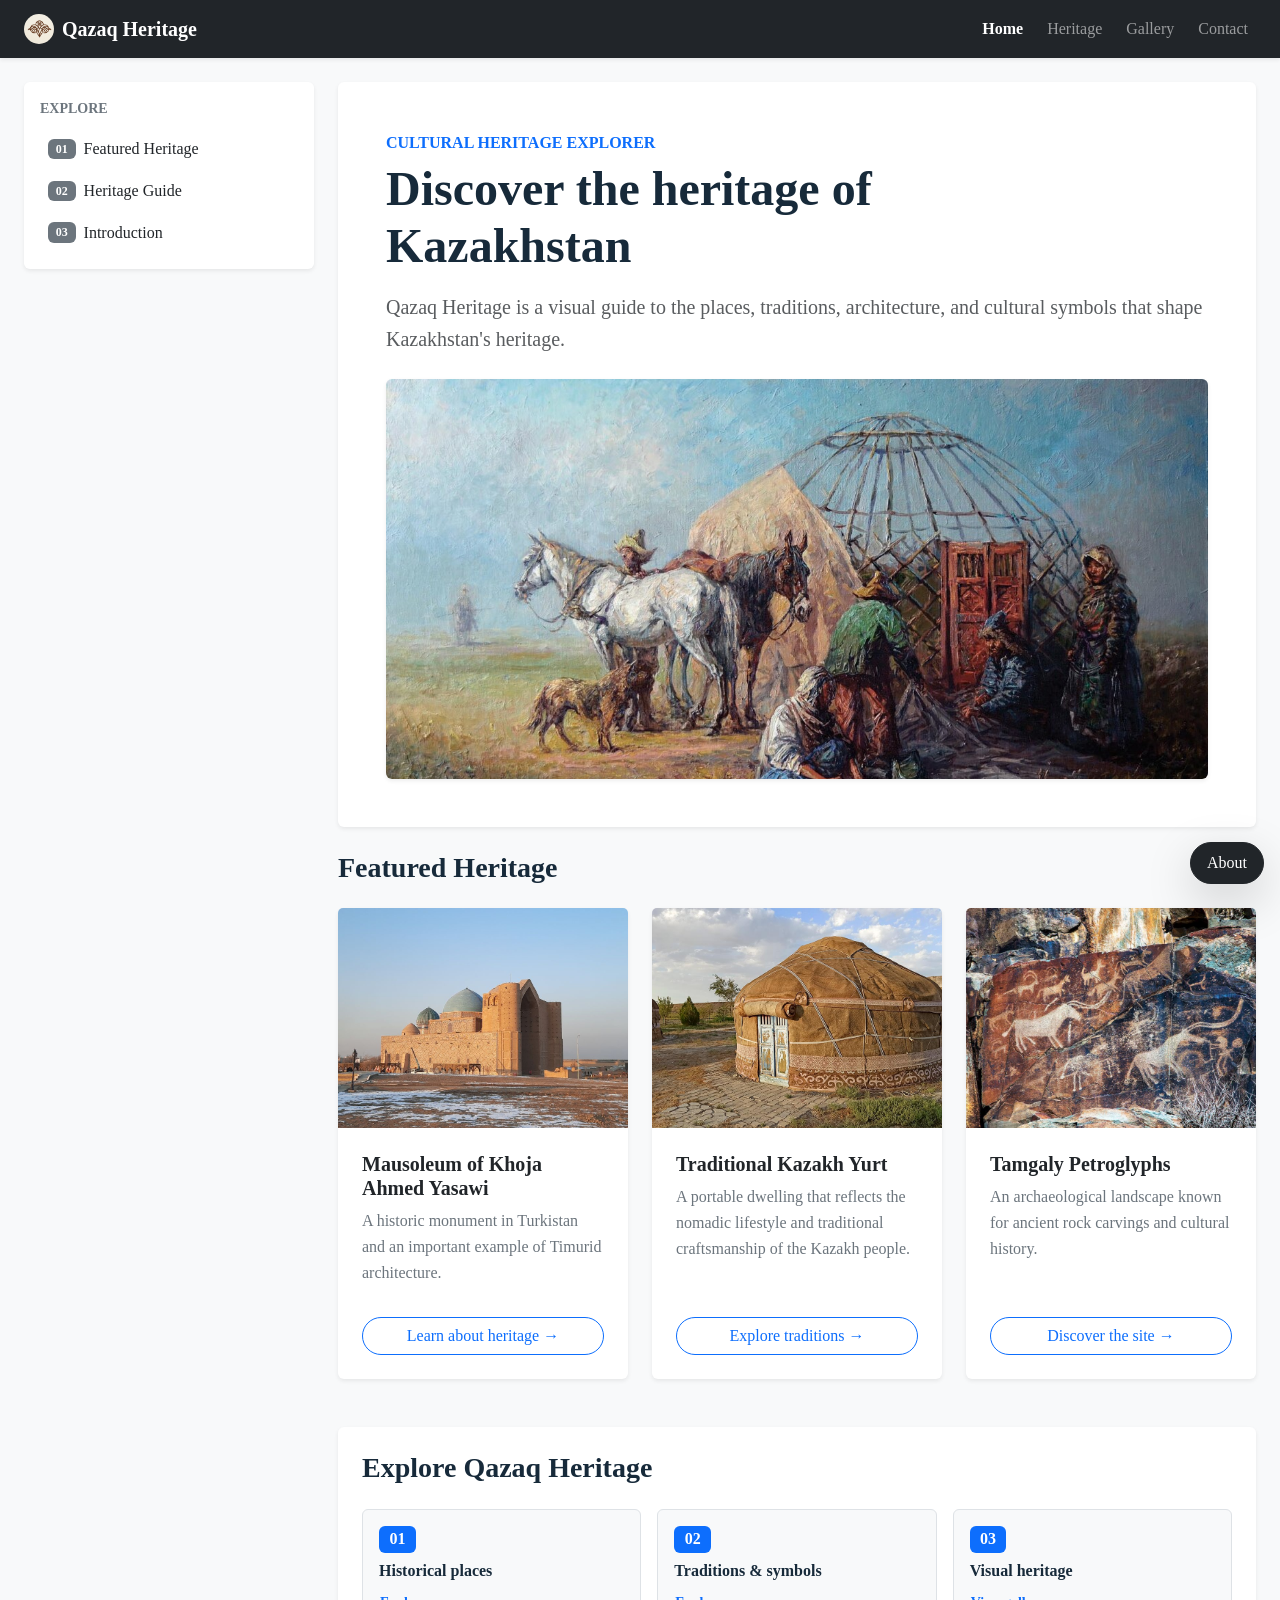
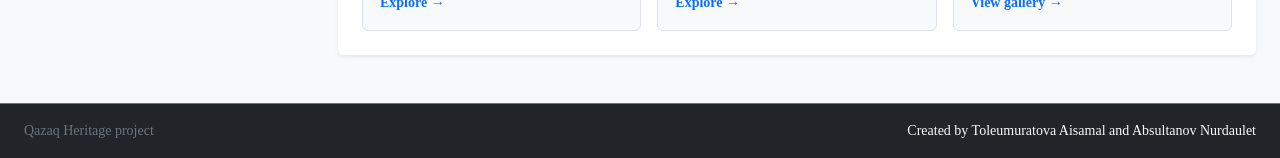
==== index.html @ be9a11bf "Assignment 3 completed with Bootstrap 5" ====
<!DOCTYPE html>
<html lang="en">
<head>
    <meta charset="UTF-8">
    <meta name="viewport" content="width=device-width, initial-scale=1.0">
    <!-- Qazaq Heritage Team Project -->
    <title>Qazaq Heritage | Cultural Heritage Explorer</title>
    
    <!-- Bootstrap 5 CSS -->
    <link href="https://cdn.jsdelivr.net/npm/bootstrap@5.3.3/dist/css/bootstrap.min.css" rel="stylesheet">
    <!-- Custom Stylesheet -->
    <link rel="stylesheet" href="css/style.css">
</head>
<body class="d-flex flex-column min-vh-100 bg-light">

    <!-- Task 5: Bootstrap Navigation Bar -->
    <header class="sticky-top">
        <nav class="navbar navbar-expand-lg navbar-dark bg-dark shadow-sm">
            <div class="container-fluid px-4">
                <a class="navbar-brand d-flex align-items-center gap-2 fw-bold" href="index.html">
                    <img src="images/hero.jpg" alt="Qazaq Heritage logo" width="30" height="30" class="rounded-circle object-fit-cover">
                    <span>Qazaq Heritage</span>
                </a>
                <button class="navbar-toggler" type="button" data-bs-toggle="collapse" data-bs-target="#mainNavbar" aria-controls="mainNavbar" aria-expanded="false" aria-label="Toggle navigation">
                    <span class="navbar-toggler-icon"></span>
                </button>
                <div class="collapse navbar-collapse" id="mainNavbar">
                    <ul class="navbar-nav ms-auto mb-2 mb-lg-0 gap-lg-2">
                        <li class="nav-item"><a class="nav-link active fw-semibold" aria-current="page" href="index.html">Home</a></li>
                        <li class="nav-item"><a class="nav-link" href="heritage.html">Heritage</a></li>
                        <li class="nav-item"><a class="nav-link" href="gallery.html">Gallery</a></li>
                        <li class="nav-item"><a class="nav-link" href="contact.html">Contact</a></li>
                    </ul>
                </div>
            </div>
        </nav>
    </header>

    <!-- Main Content Layout -->
    <div class="container-fluid flex-grow-1 my-4 px-3 px-md-4">
        <div class="row g-4">
            
            <!-- Sidebar Navigation -->
            <aside class="col-12 col-lg-3">
                <div class="p-3 bg-white rounded shadow-sm sticky-lg-top" style="top: 80px;">
                    <p class="text-uppercase text-secondary fw-bold small mb-2">EXPLORE</p>
                    <div class="list-group list-group-flush">
                        <a href="#featured-heritage" class="list-group-item list-group-item-action border-0 px-2 py-2 d-flex align-items-center gap-2">
                            <span class="badge bg-secondary">01</span> Featured Heritage
                        </a>
                        <a href="#heritage-guide" class="list-group-item list-group-item-action border-0 px-2 py-2 d-flex align-items-center gap-2">
                            <span class="badge bg-secondary">02</span> Heritage Guide
                        </a>
                        <a href="#introduction" class="list-group-item list-group-item-action border-0 px-2 py-2 d-flex align-items-center gap-2">
                            <span class="badge bg-secondary">03</span> Introduction
                        </a>
                    </div>
                </div>
            </aside>

            <!-- Main Body -->
            <main class="col-12 col-lg-9">
                
                <!-- Introduction Section -->
                <section id="introduction" class="p-4 p-md-5 bg-white rounded shadow-sm mb-4">
                    <p class="text-uppercase text-primary fw-bold mb-1">Cultural Heritage Explorer</p>
                    <h1 class="display-5 fw-bold mb-3">Discover the heritage of Kazakhstan</h1>
                    <p class="lead text-muted mb-4">Qazaq Heritage is a visual guide to the places, traditions, architecture, and cultural symbols that shape Kazakhstan's heritage.</p>
                    <img src="images/kazakh_culture.jpg" alt="Kazakh cultural traditions and heritage" class="img-fluid rounded shadow-sm w-100 object-fit-cover" style="max-height: 400px;">
                </section>

                <!-- Task 3 & Task 8: Featured Heritage Cards (Bootstrap Grid & Cards) -->
                <section id="featured-heritage" class="mb-5">
                    <h2 class="h3 fw-bold mb-4">Featured Heritage</h2>
                    <div class="row row-cols-1 row-cols-md-2 row-cols-xl-3 g-4">
                        
                        <div class="col">
                            <article class="card h-100 shadow-sm border-0">
                                <img src="images/yasawi.jpg" class="card-img-top object-fit-cover" alt="Mausoleum of Khoja Ahmed Yasawi in Turkistan" style="height: 220px;">
                                <div class="card-body d-flex flex-column p-4">
                                    <h3 class="card-title h5 fw-bold text-dark mb-2">Mausoleum of Khoja Ahmed Yasawi</h3>
                                    <p class="card-text text-secondary flex-grow-1">A historic monument in Turkistan and an important example of Timurid architecture.</p>
                                    <a href="heritage.html" class="btn btn-outline-primary rounded-pill mt-3">Learn about heritage &rarr;</a>
                                </div>
                            </article>
                        </div>

                        <div class="col">
                            <article class="card h-100 shadow-sm border-0">
                                <img src="images/yurt.jpg" class="card-img-top object-fit-cover" alt="Traditional Kazakh yurt showing nomadic craftsmanship" style="height: 220px;">
                                <div class="card-body d-flex flex-column p-4">
                                    <h3 class="card-title h5 fw-bold text-dark mb-2">Traditional Kazakh Yurt</h3>
                                    <p class="card-text text-secondary flex-grow-1">A portable dwelling that reflects the nomadic lifestyle and traditional craftsmanship of the Kazakh people.</p>
                                    <a href="heritage.html" class="btn btn-outline-primary rounded-pill mt-3">Explore traditions &rarr;</a>
                                </div>
                            </article>
                        </div>

                        <div class="col">
                            <article class="card h-100 shadow-sm border-0">
                                <img src="images/tamgaly.jpg" class="card-img-top object-fit-cover" alt="Ancient rock carvings at the Tamgaly Petroglyphs site" style="height: 220px;">
                                <div class="card-body d-flex flex-column p-4">
                                    <h3 class="card-title h5 fw-bold text-dark mb-2">Tamgaly Petroglyphs</h3>
                                    <p class="card-text text-secondary flex-grow-1">An archaeological landscape known for ancient rock carvings and cultural history.</p>
                                    <a href="heritage.html" class="btn btn-outline-primary rounded-pill mt-3">Discover the site &rarr;</a>
                                </div>
                            </article>
                        </div>

                    </div>
                </section>

                <!-- Task 4: Heritage Guide (Bootstrap Utilities) -->
                <section id="heritage-guide" class="p-4 bg-white rounded shadow-sm mb-4">
                    <h2 class="h3 fw-bold mb-4">Explore Qazaq Heritage</h2>
                    <div class="row row-cols-1 row-cols-md-3 g-3">
                        <div class="col">
                            <div class="p-3 border rounded h-100 d-flex flex-column justify-content-between bg-light">
                                <span class="badge bg-primary fs-6 align-self-start mb-2">01</span>
                                <div>
                                    <h4 class="h6 fw-bold mb-2">Historical places</h4>
                                    <a href="heritage.html" class="btn btn-sm btn-link p-0 text-decoration-none fw-semibold">Explore &rarr;</a>
                                </div>
                            </div>
                        </div>
                        <div class="col">
                            <div class="p-3 border rounded h-100 d-flex flex-column justify-content-between bg-light">
                                <span class="badge bg-primary fs-6 align-self-start mb-2">02</span>
                                <div>
                                    <h4 class="h6 fw-bold mb-2">Traditions &amp; symbols</h4>
                                    <a href="heritage.html" class="btn btn-sm btn-link p-0 text-decoration-none fw-semibold">Explore &rarr;</a>
                                </div>
                            </div>
                        </div>
                        <div class="col">
                            <div class="p-3 border rounded h-100 d-flex flex-column justify-content-between bg-light">
                                <span class="badge bg-primary fs-6 align-self-start mb-2">03</span>
                                <div>
                                    <h4 class="h6 fw-bold mb-2">Visual heritage</h4>
                                    <a href="gallery.html" class="btn btn-sm btn-link p-0 text-decoration-none fw-semibold">View gallery &rarr;</a>
                                </div>
                            </div>
                        </div>
                    </div>
                </section>

            </main>
        </div>
    </div>

    <!-- Task 10 & Submission Rule: Footer with Member Names -->
    <footer class="bg-dark text-white py-3 mt-auto border-top border-secondary">
        <div class="container-fluid px-4 d-flex flex-column flex-md-row justify-content-between align-items-center gap-2">
            <p class="mb-0 small text-secondary">Qazaq Heritage project</p>
            <p class="mb-0 small text-light">Created by Toleumuratova Aisamal and Absultanov Nurdaulet</p>
        </div>
    </footer>

    <!-- Team Information Widget -->
    <details class="team-info position-fixed bottom-0 end-0 m-3 z-3">
        <summary class="btn btn-dark shadow-lg px-3 py-2 rounded-pill">About</summary>
        <div class="team-info-popup card p-3 shadow-lg border-0 mt-2 position-absolute bottom-100 end-0 bg-white" style="width: 260px;">
            <h3 class="h6 fw-bold mb-3 text-center">About the Team</h3>
            <div class="d-flex justify-content-around">
                <div class="text-center">
                    <img class="rounded-circle object-fit-cover mb-1" src="images/aisamal.jpg" alt="Toleumuratova Aisamal" width="50" height="50">
                    <span class="d-block small fw-semibold">Aisamal</span>
                </div>
                <div class="text-center">
                    <img class="rounded-circle object-fit-cover mb-1" src="images/nurdaulet.jpg" alt="Absultanov Nurdaulet" width="50" height="50">
                    <span class="d-block small fw-semibold">Nurdaulet</span>
                </div>
            </div>
        </div>
    </details>

    <!-- Bootstrap 5 JavaScript Bundle -->
    <script src="https://cdn.jsdelivr.net/npm/bootstrap@5.3.3/dist/js/bootstrap.bundle.min.js"></script>
</body>
</html>
---- css/style.css ----
body {
    margin: 0;
    background-color: #F7F5F0;
    color: #172A3A;
    font-family: Georgia, "Times New Roman", serif;
    line-height: 1.6;
}

.page-layout {
    min-height: 100vh;
    display: grid;
    grid-template-columns: 220px 1fr;
    grid-template-rows: auto 1fr auto;
    grid-template-areas:
        "header  header"
        "sidebar main"
        "footer  footer";
}

.site-header {
    grid-area: header;
    display: flex;
    flex-direction: row;
    justify-content: space-between;
    align-items: center;
    gap: 0.55rem;
    padding: 1.4rem 5vw 1.25rem;
    background-color: #172A3A;
    color: #FFFFFF;
}

.site-footer {
    grid-area: footer;
    display: flex;
    justify-content: space-between;
    align-items: center;
    gap: 1rem;
    padding: 1.25rem 5vw;
    background-color: #172A3A;
    color: #FFFFFF;
    font-size: 0.9rem;
}

.site-footer p {
    margin: 0;
}

.logo {
    display: inline-flex;
    align-items: center;
    gap: 0.55rem;
    color: #FFFFFF;
    font-size: 1.55rem;
    font-weight: bold;
    letter-spacing: 0.03rem;
    text-decoration: none;
}

.logo-mark {
    display: block;
    width: 38px;
    height: 38px;
    object-fit: contain;
    flex-shrink: 0;
}

.main-navigation {
    display: flex;
    align-items: center;
    justify-content: center;
    gap: 1.25rem;
}

.main-navigation a {
    color: inherit;
    text-decoration: none;
    padding: 0.55rem 1rem;
    border-radius: 6px;
    font-size: 1.05rem;
    transition: background-color 0.2s ease, color 0.2s ease;
}

.main-navigation a:hover {
    background-color: rgba(255, 255, 255, 0.1);
    color: #B87952;
}

.main-navigation a.active {
    background-color: #B87952;
    color: #FFFFFF;
}

.sidebar {
    grid-area: sidebar;
    padding: 2.5rem 1rem;
    background-color: #F7F5F0;
    border-right: 1px solid #DDD8CE;
}

.sidebar-label {
    margin: 0 0 1.5rem;
    color: #172A3A;
    font-size: 0.75rem;
    font-weight: bold;
    letter-spacing: 0.16rem;
    line-height: 1.3;
}

.sidebar-index {
    display: flex;
    flex-direction: column;
    gap: 1.15rem;
    margin: 0;
    padding: 0;
    list-style: none;
}

.sidebar-index li {
    margin: 0;
}

.sidebar-index a,
.sidebar-index-static span {
    display: flex;
    flex-direction: column;
    gap: 0.15rem;
    color: #172A3A;
    font-size: 0.75rem;
    font-weight: bold;
    letter-spacing: 0.08rem;
    line-height: 1.3;
    text-decoration: none;
}

.sidebar-index a span,
.sidebar-index-static b {
    color: #6C8582;
    font-size: 0.65rem;
    letter-spacing: 0.12rem;
}

.sidebar-index a:hover,
.sidebar-index a:focus {
    color: #B87952;
}

.main-content {
    grid-area: main;
    width: min(100% - 4rem, 1120px);
    margin: 0 auto;
    padding: 4rem 2rem 5rem;
}

.main-content section {
    margin-bottom: 4rem;
}

.main-content section:last-child {
    margin-bottom: 0;
}

.eyebrow {
    margin: 0 0 0.7rem;
    color: #B87952;
    font-size: 0.75rem;
    font-weight: bold;
    letter-spacing: 0.16rem;
    text-transform: uppercase;
}

h1,
h2,
h3 {
    color: #172A3A;
    line-height: 1.2;
}

h1 {
    max-width: 700px;
    margin: 0 0 1.25rem;
    font-size: clamp(2.2rem, 5vw, 3.8rem);
    letter-spacing: 0;
}

h2 {
    margin: 0 0 0.9rem;
    font-size: 1.65rem;
}

h3 {
    font-size: 1.15rem;
}

.main-content img {
    display: block;
    width: 100%;
    max-width: 850px;
    height: 280px;
    margin-top: 2.25rem;
    object-fit: cover;
    border-radius: 8px;
}

.main-content section > p {
    max-width: 70ch;
}

.main-content ol,
.main-content ul {
    max-width: 620px;
    margin: 1.25rem 0 0;
    padding-left: 1.4rem;
}

.main-content li {
    margin-bottom: 0.55rem;
    padding-left: 0.35rem;
}

.main-content li::marker {
    color: #B87952;
    font-weight: bold;
}

#heritage-guide ol {
    display: flex;
    gap: 1rem;
    max-width: none;
    padding: 0;
    list-style: none;
}

#heritage-guide ol li {
    display: flex;
    flex: 1;
    flex-direction: column;
    gap: 1rem;
    margin: 0;
    padding: 1.25rem;
    border: 1px solid #DDD8CE;
    border-radius: 12px;
    background-color: #FFFFFF;
    transition: border-color 0.2s ease, transform 0.2s ease;
}

#heritage-guide ol li:hover {
    border-color: #B87952;
    transform: translateY(-3px);
}

.guide-number {
    color: #B87952;
    font-size: 0.75rem;
    font-weight: bold;
    letter-spacing: 0.12rem;
}

#heritage-guide ol li > span:last-child {
    color: #172A3A;
    font-weight: bold;
    line-height: 1.35;
}

#heritage-guide ol a {
    color: #B87952;
    font-size: 0.85rem;
    font-weight: normal;
    text-decoration: none;
}

#heritage-guide ol a:hover {
    color: #172A3A;
}

#traditions ul {
    display: grid;
    grid-template-columns: 1fr;
    gap: 0.75rem;
    max-width: 700px;
    padding: 0;
    list-style: none;
}

#traditions ul li {
    margin: 0;
    padding: 1rem;
    border: 1px solid #DDD8CE;
    border-radius: 8px;
    background-color: #FFFFFF;
    transition: border-color 0.2s ease, transform 0.2s ease;
}

#traditions ul li:hover {
    border-color: #6C8582;
    transform: translateY(-2px);
}

#architecture,
#cultural-symbols {
    max-width: 760px;
    padding-top: 1.5rem;
    border-top: 1px solid #DDD8CE;
}

#architecture::before,
#cultural-symbols::before {
    display: block;
    margin-bottom: 0.6rem;
    color: #B87952;
    content: "HERITAGE NOTE";
    font-size: 0.7rem;
    font-weight: bold;
    letter-spacing: 0.14rem;
}

#architecture p,
#cultural-symbols p {
    max-width: 60ch;
    margin-bottom: 0;
}

.featured-cards {
    display: flex;
    flex-direction: column;
    align-items: center;
    gap: 1.5rem;
    margin-top: 1.75rem;
}

.heritage-cards {
    display: flex;
    gap: 1.5rem;
    margin-top: 1.75rem;
}

.heritage-card {
    display: flex;
    flex: 1;
    flex-direction: column;
    min-height: 360px;
    padding: 1.5rem;
    border: 1px solid #DDD8CE;
    border-radius: 10px;
    background-color: #FFFFFF;
    box-shadow: 0 6px 18px rgba(23, 42, 58, 0.07);
    transition: transform 0.2s ease, box-shadow 0.2s ease;
}

.heritage-card:hover {
    transform: translateY(-3px);
    box-shadow: 0 9px 22px rgba(23, 42, 58, 0.12);
}

.heritage-card img {
    width: 100%;
    height: 175px;
    margin: 0 0 1rem;
    object-fit: cover;
    border-radius: 8px;
}

.heritage-card h3 {
    margin: 0 0 0.75rem;
    line-height: 1.3;
}

.heritage-card p {
    margin-top: 0;
}

.heritage-card a {
    display: inline-flex;
    align-items: center;
    justify-content: center;
    margin-top: auto;
    padding: 0.6rem 1rem;
    border-radius: 999px;
    background-color: #B87952;
    color: #FFFFFF;
    font-weight: bold;
    text-decoration: none;
    transition: background-color 0.2s ease, transform 0.2s ease, box-shadow 0.2s ease;
}

.heritage-card a:hover {
    background-color: #172A3A;
    color: #FFFFFF;
    transform: translateY(-1px);
    box-shadow: 0 6px 14px rgba(23, 42, 58, 0.12);
}

.heritage-gallery {
    display: grid;
    grid-template-columns: repeat(3, 1fr);
    justify-items: center;
    gap: 1rem;
    margin-top: 1.75rem;
}

.gallery-item {
    position: relative;
    margin: 0;
    overflow: hidden;
    border: 1px solid #DDD8CE;
    border-radius: 8px;
    background-color: #FFFFFF;
    box-shadow: 0 5px 16px rgba(23, 42, 58, 0.06);
    transition: box-shadow 0.2s ease, transform 0.2s ease;
}

.gallery-item:hover {
    transform: translateY(-3px);
    box-shadow: 0 8px 20px rgba(23, 42, 58, 0.11);
}

.gallery-item img {
    display: block;
    width: 100%;
    max-width: none;
    height: 185px;
    margin: 0;
    object-fit: cover;
    transition: transform 0.2s ease;
}

.gallery-item:hover img {
    transform: scale(1.03);
}

.gallery-item figcaption {
    position: absolute;
    right: 0;
    bottom: 0;
    left: 0;
    padding: 0.75rem 0.85rem;
    background: linear-gradient(transparent, rgba(23, 42, 58, 0.75));
    color: #FFFFFF;
    font-size: 0.95rem;
    opacity: 0;
    transform: translateY(100%);
    transition: opacity 0.25s ease, transform 0.25s ease;
}

.gallery-item:hover figcaption {
    opacity: 1;
    transform: translateY(0);
}

table {
    width: 100%;
    margin-top: 1.75rem;
    border-collapse: collapse;
    background-color: #FFFFFF;
}

th,
td {
    padding: 0.8rem;
    border: 1px solid #DDD8CE;
    text-align: left;
}

th {
    background-color: #F7F5F0;
    color: #172A3A;
}

.contact-form {
    max-width: 700px;
    margin-top: 1.75rem;
    padding: 1.5rem;
    border: 1px solid #DDD8CE;
    border-radius: 10px;
    background-color: #FFFFFF;
    box-shadow: 0 6px 18px rgba(23, 42, 58, 0.07);
}

.form-group {
    margin-bottom: 1.25rem;
}

.contact-form label {
    display: block;
    margin-bottom: 0.4rem;
    font-weight: bold;
}

.contact-form input,
.contact-form select,
.contact-form textarea {
    box-sizing: border-box;
    width: 100%;
    padding: 0.7rem;
    border: 1px solid #DDD8CE;
    border-radius: 6px;
    background-color: #FFFFFF;
    color: #172A3A;
    font: inherit;
}

.contact-form textarea {
    resize: vertical;
}

.contact-form input:focus,
.contact-form select:focus,
.contact-form textarea:focus {
    border-color: #B87952;
    outline: 2px solid #B87952;
    outline-offset: 1px;
}

.contact-form button {
    padding: 0.7rem 1.2rem;
    border: 1px solid #B87952;
    border-radius: 6px;
    background-color: #B87952;
    color: #FFFFFF;
    cursor: pointer;
    font: inherit;
}

.contact-form button:hover {
    background-color: #172A3A;
}

.team-info {
    position: fixed;
    right: 1.25rem;
    bottom: 1.25rem;
    z-index: 2;
    border: none;
}

.team-info summary {
    list-style: none;
    cursor: pointer;
}

.team-info summary::-webkit-details-marker {
    display: none;
}

.team-info-button {
    display: inline-block;
    padding: 0.45rem 0.8rem;
    border: 1px solid #DDD8CE;
    border-radius: 6px;
    background-color: #172A3A;
    color: #FFFFFF;
    cursor: pointer;
    font: inherit;
}

.team-info-button:hover,
.team-info-button:focus {
    background-color: #B87952;
}

.team-info-popup {
    position: absolute;
    right: 0;
    bottom: calc(100% + 0.5rem);
    width: min(360px, calc(100vw - 2rem));
    padding: 1rem;
    border: 1px solid #DDD8CE;
    border-radius: 10px;
    background-color: #FFFFFF;
    box-shadow: 0 8px 20px rgba(23, 42, 58, 0.12);
    opacity: 0;
    visibility: hidden;
    transition: opacity 0.2s ease, visibility 0.2s ease;
}

.team-info[open] .team-info-popup {
    opacity: 1;
    visibility: visible;
}

.team-info-popup h3 {
    margin: 0;
}

.team-photos {
    display: flex;
    gap: 1.25rem;
    justify-content: center;
    margin-top: 0.75rem;
}

.team-person {
    display: flex;
    flex-direction: column;
    align-items: center;
    gap: 0.35rem;
    font-weight: bold;
}

.team-avatar {
    width: 78px;
    height: 78px;
    border: 2px solid #DDD8CE;
    border-radius: 50%;
    object-fit: cover;
}
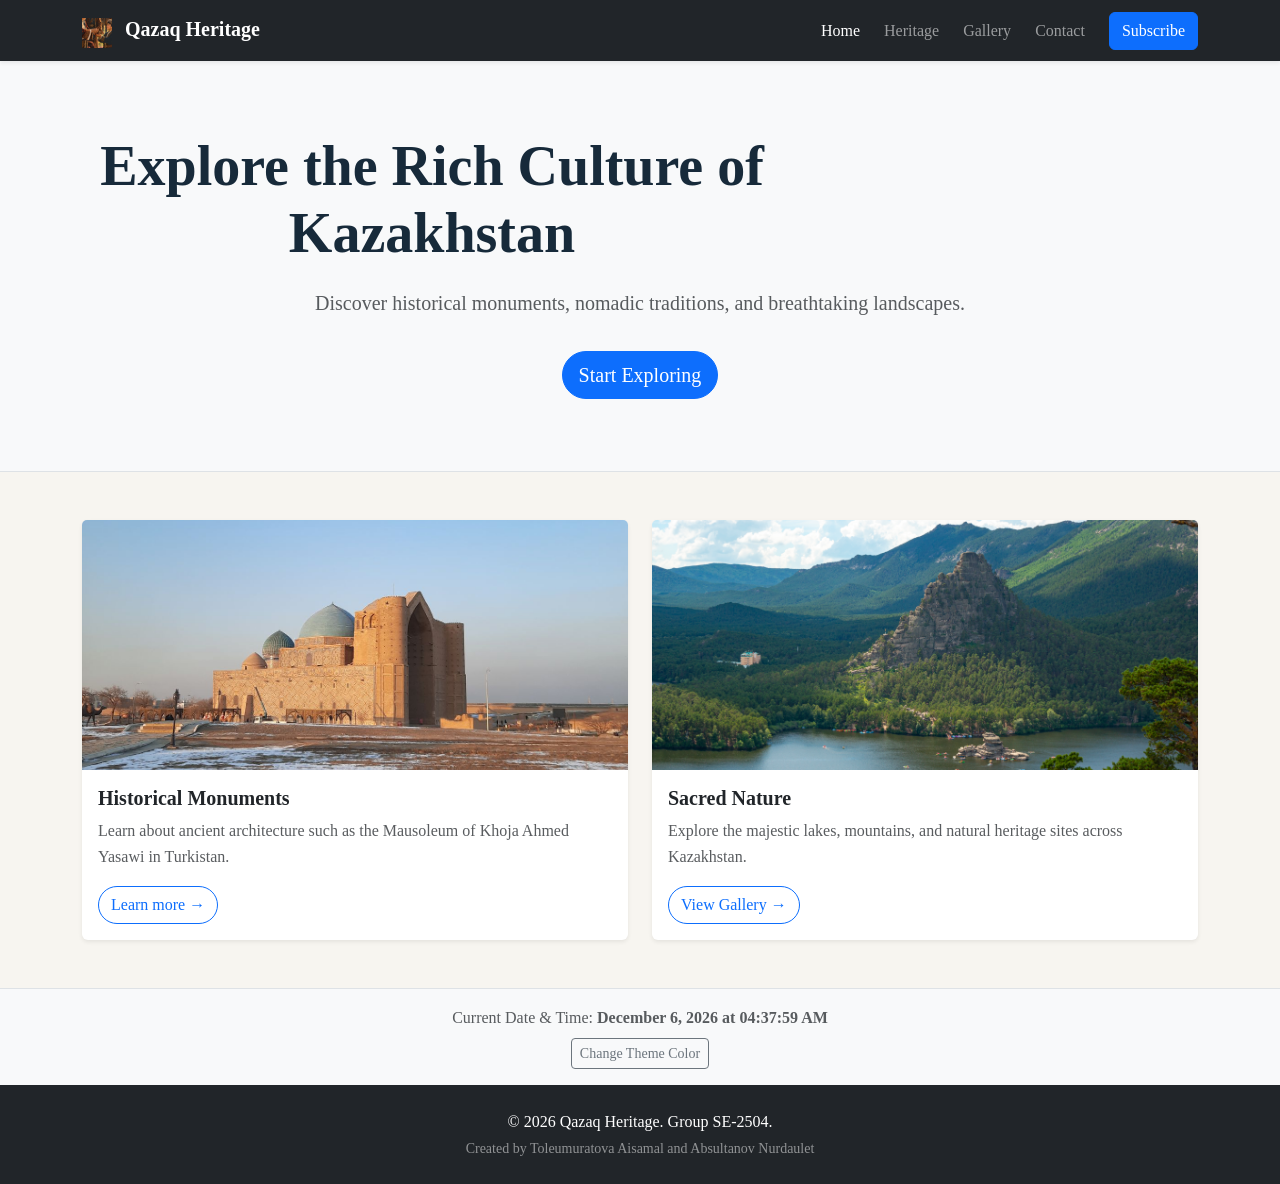
==== commit c2d5d595: "Add files via upload" ====
--- a/index.html
+++ b/index.html
@@ -1,180 +1,97 @@
-<!DOCTYPE html>
-<html lang="en">
-<head>
-    <meta charset="UTF-8">
-    <meta name="viewport" content="width=device-width, initial-scale=1.0">
-    <!-- Qazaq Heritage Team Project -->
-    <title>Qazaq Heritage | Cultural Heritage Explorer</title>
-    
-    <!-- Bootstrap 5 CSS -->
-    <link href="https://cdn.jsdelivr.net/npm/bootstrap@5.3.3/dist/css/bootstrap.min.css" rel="stylesheet">
-    <!-- Custom Stylesheet -->
-    <link rel="stylesheet" href="css/style.css">
-</head>
-<body class="d-flex flex-column min-vh-100 bg-light">
-
-    <!-- Task 5: Bootstrap Navigation Bar -->
-    <header class="sticky-top">
-        <nav class="navbar navbar-expand-lg navbar-dark bg-dark shadow-sm">
-            <div class="container-fluid px-4">
-                <a class="navbar-brand d-flex align-items-center gap-2 fw-bold" href="index.html">
-                    <img src="images/hero.jpg" alt="Qazaq Heritage logo" width="30" height="30" class="rounded-circle object-fit-cover">
-                    <span>Qazaq Heritage</span>
-                </a>
-                <button class="navbar-toggler" type="button" data-bs-toggle="collapse" data-bs-target="#mainNavbar" aria-controls="mainNavbar" aria-expanded="false" aria-label="Toggle navigation">
-                    <span class="navbar-toggler-icon"></span>
-                </button>
-                <div class="collapse navbar-collapse" id="mainNavbar">
-                    <ul class="navbar-nav ms-auto mb-2 mb-lg-0 gap-lg-2">
-                        <li class="nav-item"><a class="nav-link active fw-semibold" aria-current="page" href="index.html">Home</a></li>
-                        <li class="nav-item"><a class="nav-link" href="heritage.html">Heritage</a></li>
-                        <li class="nav-item"><a class="nav-link" href="gallery.html">Gallery</a></li>
-                        <li class="nav-item"><a class="nav-link" href="contact.html">Contact</a></li>
-                    </ul>
-                </div>
-            </div>
-        </nav>
-    </header>
-
-    <!-- Main Content Layout -->
-    <div class="container-fluid flex-grow-1 my-4 px-3 px-md-4">
-        <div class="row g-4">
-            
-            <!-- Sidebar Navigation -->
-            <aside class="col-12 col-lg-3">
-                <div class="p-3 bg-white rounded shadow-sm sticky-lg-top" style="top: 80px;">
-                    <p class="text-uppercase text-secondary fw-bold small mb-2">EXPLORE</p>
-                    <div class="list-group list-group-flush">
-                        <a href="#featured-heritage" class="list-group-item list-group-item-action border-0 px-2 py-2 d-flex align-items-center gap-2">
-                            <span class="badge bg-secondary">01</span> Featured Heritage
-                        </a>
-                        <a href="#heritage-guide" class="list-group-item list-group-item-action border-0 px-2 py-2 d-flex align-items-center gap-2">
-                            <span class="badge bg-secondary">02</span> Heritage Guide
-                        </a>
-                        <a href="#introduction" class="list-group-item list-group-item-action border-0 px-2 py-2 d-flex align-items-center gap-2">
-                            <span class="badge bg-secondary">03</span> Introduction
-                        </a>
-                    </div>
-                </div>
-            </aside>
-
-            <!-- Main Body -->
-            <main class="col-12 col-lg-9">
-                
-                <!-- Introduction Section -->
-                <section id="introduction" class="p-4 p-md-5 bg-white rounded shadow-sm mb-4">
-                    <p class="text-uppercase text-primary fw-bold mb-1">Cultural Heritage Explorer</p>
-                    <h1 class="display-5 fw-bold mb-3">Discover the heritage of Kazakhstan</h1>
-                    <p class="lead text-muted mb-4">Qazaq Heritage is a visual guide to the places, traditions, architecture, and cultural symbols that shape Kazakhstan's heritage.</p>
-                    <img src="images/kazakh_culture.jpg" alt="Kazakh cultural traditions and heritage" class="img-fluid rounded shadow-sm w-100 object-fit-cover" style="max-height: 400px;">
-                </section>
-
-                <!-- Task 3 & Task 8: Featured Heritage Cards (Bootstrap Grid & Cards) -->
-                <section id="featured-heritage" class="mb-5">
-                    <h2 class="h3 fw-bold mb-4">Featured Heritage</h2>
-                    <div class="row row-cols-1 row-cols-md-2 row-cols-xl-3 g-4">
-                        
-                        <div class="col">
-                            <article class="card h-100 shadow-sm border-0">
-                                <img src="images/yasawi.jpg" class="card-img-top object-fit-cover" alt="Mausoleum of Khoja Ahmed Yasawi in Turkistan" style="height: 220px;">
-                                <div class="card-body d-flex flex-column p-4">
-                                    <h3 class="card-title h5 fw-bold text-dark mb-2">Mausoleum of Khoja Ahmed Yasawi</h3>
-                                    <p class="card-text text-secondary flex-grow-1">A historic monument in Turkistan and an important example of Timurid architecture.</p>
-                                    <a href="heritage.html" class="btn btn-outline-primary rounded-pill mt-3">Learn about heritage &rarr;</a>
-                                </div>
-                            </article>
-                        </div>
-
-                        <div class="col">
-                            <article class="card h-100 shadow-sm border-0">
-                                <img src="images/yurt.jpg" class="card-img-top object-fit-cover" alt="Traditional Kazakh yurt showing nomadic craftsmanship" style="height: 220px;">
-                                <div class="card-body d-flex flex-column p-4">
-                                    <h3 class="card-title h5 fw-bold text-dark mb-2">Traditional Kazakh Yurt</h3>
-                                    <p class="card-text text-secondary flex-grow-1">A portable dwelling that reflects the nomadic lifestyle and traditional craftsmanship of the Kazakh people.</p>
-                                    <a href="heritage.html" class="btn btn-outline-primary rounded-pill mt-3">Explore traditions &rarr;</a>
-                                </div>
-                            </article>
-                        </div>
-
-                        <div class="col">
-                            <article class="card h-100 shadow-sm border-0">
-                                <img src="images/tamgaly.jpg" class="card-img-top object-fit-cover" alt="Ancient rock carvings at the Tamgaly Petroglyphs site" style="height: 220px;">
-                                <div class="card-body d-flex flex-column p-4">
-                                    <h3 class="card-title h5 fw-bold text-dark mb-2">Tamgaly Petroglyphs</h3>
-                                    <p class="card-text text-secondary flex-grow-1">An archaeological landscape known for ancient rock carvings and cultural history.</p>
-                                    <a href="heritage.html" class="btn btn-outline-primary rounded-pill mt-3">Discover the site &rarr;</a>
-                                </div>
-                            </article>
-                        </div>
-
-                    </div>
-                </section>
-
-                <!-- Task 4: Heritage Guide (Bootstrap Utilities) -->
-                <section id="heritage-guide" class="p-4 bg-white rounded shadow-sm mb-4">
-                    <h2 class="h3 fw-bold mb-4">Explore Qazaq Heritage</h2>
-                    <div class="row row-cols-1 row-cols-md-3 g-3">
-                        <div class="col">
-                            <div class="p-3 border rounded h-100 d-flex flex-column justify-content-between bg-light">
-                                <span class="badge bg-primary fs-6 align-self-start mb-2">01</span>
-                                <div>
-                                    <h4 class="h6 fw-bold mb-2">Historical places</h4>
-                                    <a href="heritage.html" class="btn btn-sm btn-link p-0 text-decoration-none fw-semibold">Explore &rarr;</a>
-                                </div>
-                            </div>
-                        </div>
-                        <div class="col">
-                            <div class="p-3 border rounded h-100 d-flex flex-column justify-content-between bg-light">
-                                <span class="badge bg-primary fs-6 align-self-start mb-2">02</span>
-                                <div>
-                                    <h4 class="h6 fw-bold mb-2">Traditions &amp; symbols</h4>
-                                    <a href="heritage.html" class="btn btn-sm btn-link p-0 text-decoration-none fw-semibold">Explore &rarr;</a>
-                                </div>
-                            </div>
-                        </div>
-                        <div class="col">
-                            <div class="p-3 border rounded h-100 d-flex flex-column justify-content-between bg-light">
-                                <span class="badge bg-primary fs-6 align-self-start mb-2">03</span>
-                                <div>
-                                    <h4 class="h6 fw-bold mb-2">Visual heritage</h4>
-                                    <a href="gallery.html" class="btn btn-sm btn-link p-0 text-decoration-none fw-semibold">View gallery &rarr;</a>
-                                </div>
-                            </div>
-                        </div>
-                    </div>
-                </section>
-
-            </main>
-        </div>
-    </div>
-
-    <!-- Task 10 & Submission Rule: Footer with Member Names -->
-    <footer class="bg-dark text-white py-3 mt-auto border-top border-secondary">
-        <div class="container-fluid px-4 d-flex flex-column flex-md-row justify-content-between align-items-center gap-2">
-            <p class="mb-0 small text-secondary">Qazaq Heritage project</p>
-            <p class="mb-0 small text-light">Created by Toleumuratova Aisamal and Absultanov Nurdaulet</p>
-        </div>
-    </footer>
-
-    <!-- Team Information Widget -->
-    <details class="team-info position-fixed bottom-0 end-0 m-3 z-3">
-        <summary class="btn btn-dark shadow-lg px-3 py-2 rounded-pill">About</summary>
-        <div class="team-info-popup card p-3 shadow-lg border-0 mt-2 position-absolute bottom-100 end-0 bg-white" style="width: 260px;">
-            <h3 class="h6 fw-bold mb-3 text-center">About the Team</h3>
-            <div class="d-flex justify-content-around">
-                <div class="text-center">
-                    <img class="rounded-circle object-fit-cover mb-1" src="images/aisamal.jpg" alt="Toleumuratova Aisamal" width="50" height="50">
-                    <span class="d-block small fw-semibold">Aisamal</span>
-                </div>
-                <div class="text-center">
-                    <img class="rounded-circle object-fit-cover mb-1" src="images/nurdaulet.jpg" alt="Absultanov Nurdaulet" width="50" height="50">
-                    <span class="d-block small fw-semibold">Nurdaulet</span>
-                </div>
-            </div>
-        </div>
-    </details>
-
-    <!-- Bootstrap 5 JavaScript Bundle -->
-    <script src="https://cdn.jsdelivr.net/npm/bootstrap@5.3.3/dist/js/bootstrap.bundle.min.js"></script>
-</body>
+<!DOCTYPE html>
+<html lang="en">
+<head>
+    <meta charset="UTF-8">
+    <meta name="viewport" content="width=device-width, initial-scale=1.0">
+    <title>Qazaq Heritage - Home</title>
+    <link href="https://cdn.jsdelivr.net/npm/bootstrap@5.3.3/dist/css/bootstrap.min.css" rel="stylesheet">
+    <link rel="stylesheet" href="css/style.css">
+</head>
+<body>
+
+    <!-- Navbar -->
+    <nav class="navbar navbar-expand-lg navbar-dark bg-dark shadow-sm">
+        <div class="container">
+            <a class="navbar-brand fw-bold" href="index.html">
+                <img src="images/logo.png" alt="Logo" width="30" height="30" class="d-inline-block align-text-top me-2">
+                Qazaq Heritage
+            </a>
+            <button class="navbar-toggler" type="button" data-bs-toggle="collapse" data-bs-target="#navbarNav">
+                <span class="navbar-toggler-icon"></span>
+            </button>
+            <div class="collapse navbar-collapse" id="navbarNav">
+                <ul class="navbar-nav ms-auto gap-lg-2">
+                    <li class="nav-item"><a class="nav-link active" href="index.html">Home</a></li>
+                    <li class="nav-item"><a class="nav-link" href="heritage.html">Heritage</a></li>
+                    <li class="nav-item"><a class="nav-link" href="gallery.html">Gallery</a></li>
+                    <li class="nav-item"><a class="nav-link" href="contact.html">Contact</a></li>
+                </ul>
+                <button id="openModalBtn" class="btn btn-primary ms-lg-3 mt-2 mt-lg-0">Subscribe</button>
+            </div>
+        </div>
+    </nav>
+
+    <!-- Hero Section -->
+    <header class="py-5 bg-light border-bottom text-center">
+        <div class="container my-4">
+            <h1 class="display-4 fw-bold">Explore the Rich Culture of Kazakhstan</h1>
+            <p class="lead text-muted">Discover historical monuments, nomadic traditions, and breathtaking landscapes.</p>
+            <a href="heritage.html" class="btn btn-primary btn-lg rounded-pill mt-3">Start Exploring</a>
+        </div>
+    </header>
+
+    <!-- Featured Cards -->
+    <main class="container my-5">
+        <div class="row g-4">
+            <div class="col-md-6">
+                <div class="card h-100 shadow-sm border-0">
+                    <img src="images/yasawi.jpg" class="card-img-top" alt="Mausoleum" style="height: 250px; object-fit: cover;">
+                    <div class="card-body">
+                        <h5 class="card-title fw-bold">Historical Monuments</h5>
+                        <p class="card-text text-muted">Learn about ancient architecture such as the Mausoleum of Khoja Ahmed Yasawi in Turkistan.</p>
+                        <a href="heritage.html" class="btn btn-outline-primary rounded-pill">Learn more &rarr;</a>
+                    </div>
+                </div>
+            </div>
+            <div class="col-md-6">
+                <div class="card h-100 shadow-sm border-0">
+                    <img src="images/burabay.jpg" class="card-img-top" alt="Burabay" style="height: 250px; object-fit: cover;">
+                    <div class="card-body">
+                        <h5 class="card-title fw-bold">Sacred Nature</h5>
+                        <p class="card-text text-muted">Explore the majestic lakes, mountains, and natural heritage sites across Kazakhstan.</p>
+                        <a href="gallery.html" class="btn btn-outline-primary rounded-pill">View Gallery &rarr;</a>
+                    </div>
+                </div>
+            </div>
+        </div>
+    </main>
+
+    <!-- Dynamic Date/Time & Color Switcher -->
+    <div class="text-center py-3 bg-light border-top">
+        <p class="mb-2 text-muted">Current Date & Time: <span id="dateTimeDisplay" class="fw-bold"></span></p>
+        <button id="changeBgBtn" class="btn btn-outline-secondary btn-sm">Change Theme Color</button>
+    </div>
+
+    <!-- Modal Popup -->
+    <div id="subscriptionModal" style="display: none; position: fixed; top: 0; left: 0; width: 100%; height: 100%; background: rgba(0,0,0,0.5); justify-content: center; align-items: center; z-index: 1000;">
+        <div class="bg-white p-4 rounded shadow" style="max-width: 400px; width: 100%; position: relative;">
+            <span id="closeModalBtn" style="position: absolute; right: 15px; top: 10px; cursor: pointer; font-size: 24px;">&times;</span>
+            <h4>Subscribe to Newsletter</h4>
+            <p class="text-muted">Get updates on Qazaq Heritage projects.</p>
+            <input type="email" class="form-control mb-3" placeholder="Enter your email">
+            <button class="btn btn-success w-100">Submit</button>
+        </div>
+    </div>
+
+    <!-- Footer -->
+    <footer class="py-4 bg-dark text-white text-center">
+        <div class="container">
+            <p class="mb-0">&copy; 2026 Qazaq Heritage. Group SE-2504.</p>
+            <small class="text-white-50">Created by Toleumuratova Aisamal and Absultanov Nurdaulet</small>
+        </div>
+    </footer>
+
+    <script src="https://cdn.jsdelivr.net/npm/bootstrap@5.3.3/dist/js/bootstrap.bundle.min.js"></script>
+    <script src="js/script.js"></script>
+</body>
 </html>
--- a/css/style.css
+++ b/css/style.css
@@ -1,605 +1,611 @@
-body {
-    margin: 0;
-    background-color: #F7F5F0;
-    color: #172A3A;
-    font-family: Georgia, "Times New Roman", serif;
-    line-height: 1.6;
-}
-
-.page-layout {
-    min-height: 100vh;
-    display: grid;
-    grid-template-columns: 220px 1fr;
-    grid-template-rows: auto 1fr auto;
-    grid-template-areas:
-        "header  header"
-        "sidebar main"
-        "footer  footer";
-}
-
-.site-header {
-    grid-area: header;
-    display: flex;
-    flex-direction: row;
-    justify-content: space-between;
-    align-items: center;
-    gap: 0.55rem;
-    padding: 1.4rem 5vw 1.25rem;
-    background-color: #172A3A;
-    color: #FFFFFF;
-}
-
-.site-footer {
-    grid-area: footer;
-    display: flex;
-    justify-content: space-between;
-    align-items: center;
-    gap: 1rem;
-    padding: 1.25rem 5vw;
-    background-color: #172A3A;
-    color: #FFFFFF;
-    font-size: 0.9rem;
-}
-
-.site-footer p {
-    margin: 0;
-}
-
-.logo {
-    display: inline-flex;
-    align-items: center;
-    gap: 0.55rem;
-    color: #FFFFFF;
-    font-size: 1.55rem;
-    font-weight: bold;
-    letter-spacing: 0.03rem;
-    text-decoration: none;
-}
-
-.logo-mark {
-    display: block;
-    width: 38px;
-    height: 38px;
-    object-fit: contain;
-    flex-shrink: 0;
-}
-
-.main-navigation {
-    display: flex;
-    align-items: center;
-    justify-content: center;
-    gap: 1.25rem;
-}
-
-.main-navigation a {
-    color: inherit;
-    text-decoration: none;
-    padding: 0.55rem 1rem;
-    border-radius: 6px;
-    font-size: 1.05rem;
-    transition: background-color 0.2s ease, color 0.2s ease;
-}
-
-.main-navigation a:hover {
-    background-color: rgba(255, 255, 255, 0.1);
-    color: #B87952;
-}
-
-.main-navigation a.active {
-    background-color: #B87952;
-    color: #FFFFFF;
-}
-
-.sidebar {
-    grid-area: sidebar;
-    padding: 2.5rem 1rem;
-    background-color: #F7F5F0;
-    border-right: 1px solid #DDD8CE;
-}
-
-.sidebar-label {
-    margin: 0 0 1.5rem;
-    color: #172A3A;
-    font-size: 0.75rem;
-    font-weight: bold;
-    letter-spacing: 0.16rem;
-    line-height: 1.3;
-}
-
-.sidebar-index {
-    display: flex;
-    flex-direction: column;
-    gap: 1.15rem;
-    margin: 0;
-    padding: 0;
-    list-style: none;
-}
-
-.sidebar-index li {
-    margin: 0;
-}
-
-.sidebar-index a,
-.sidebar-index-static span {
-    display: flex;
-    flex-direction: column;
-    gap: 0.15rem;
-    color: #172A3A;
-    font-size: 0.75rem;
-    font-weight: bold;
-    letter-spacing: 0.08rem;
-    line-height: 1.3;
-    text-decoration: none;
-}
-
-.sidebar-index a span,
-.sidebar-index-static b {
-    color: #6C8582;
-    font-size: 0.65rem;
-    letter-spacing: 0.12rem;
-}
-
-.sidebar-index a:hover,
-.sidebar-index a:focus {
-    color: #B87952;
-}
-
-.main-content {
-    grid-area: main;
-    width: min(100% - 4rem, 1120px);
-    margin: 0 auto;
-    padding: 4rem 2rem 5rem;
-}
-
-.main-content section {
-    margin-bottom: 4rem;
-}
-
-.main-content section:last-child {
-    margin-bottom: 0;
-}
-
-.eyebrow {
-    margin: 0 0 0.7rem;
-    color: #B87952;
-    font-size: 0.75rem;
-    font-weight: bold;
-    letter-spacing: 0.16rem;
-    text-transform: uppercase;
-}
-
-h1,
-h2,
-h3 {
-    color: #172A3A;
-    line-height: 1.2;
-}
-
-h1 {
-    max-width: 700px;
-    margin: 0 0 1.25rem;
-    font-size: clamp(2.2rem, 5vw, 3.8rem);
-    letter-spacing: 0;
-}
-
-h2 {
-    margin: 0 0 0.9rem;
-    font-size: 1.65rem;
-}
-
-h3 {
-    font-size: 1.15rem;
-}
-
-.main-content img {
-    display: block;
-    width: 100%;
-    max-width: 850px;
-    height: 280px;
-    margin-top: 2.25rem;
-    object-fit: cover;
-    border-radius: 8px;
-}
-
-.main-content section > p {
-    max-width: 70ch;
-}
-
-.main-content ol,
-.main-content ul {
-    max-width: 620px;
-    margin: 1.25rem 0 0;
-    padding-left: 1.4rem;
-}
-
-.main-content li {
-    margin-bottom: 0.55rem;
-    padding-left: 0.35rem;
-}
-
-.main-content li::marker {
-    color: #B87952;
-    font-weight: bold;
-}
-
-#heritage-guide ol {
-    display: flex;
-    gap: 1rem;
-    max-width: none;
-    padding: 0;
-    list-style: none;
-}
-
-#heritage-guide ol li {
-    display: flex;
-    flex: 1;
-    flex-direction: column;
-    gap: 1rem;
-    margin: 0;
-    padding: 1.25rem;
-    border: 1px solid #DDD8CE;
-    border-radius: 12px;
-    background-color: #FFFFFF;
-    transition: border-color 0.2s ease, transform 0.2s ease;
-}
-
-#heritage-guide ol li:hover {
-    border-color: #B87952;
-    transform: translateY(-3px);
-}
-
-.guide-number {
-    color: #B87952;
-    font-size: 0.75rem;
-    font-weight: bold;
-    letter-spacing: 0.12rem;
-}
-
-#heritage-guide ol li > span:last-child {
-    color: #172A3A;
-    font-weight: bold;
-    line-height: 1.35;
-}
-
-#heritage-guide ol a {
-    color: #B87952;
-    font-size: 0.85rem;
-    font-weight: normal;
-    text-decoration: none;
-}
-
-#heritage-guide ol a:hover {
-    color: #172A3A;
-}
-
-#traditions ul {
-    display: grid;
-    grid-template-columns: 1fr;
-    gap: 0.75rem;
-    max-width: 700px;
-    padding: 0;
-    list-style: none;
-}
-
-#traditions ul li {
-    margin: 0;
-    padding: 1rem;
-    border: 1px solid #DDD8CE;
-    border-radius: 8px;
-    background-color: #FFFFFF;
-    transition: border-color 0.2s ease, transform 0.2s ease;
-}
-
-#traditions ul li:hover {
-    border-color: #6C8582;
-    transform: translateY(-2px);
-}
-
-#architecture,
-#cultural-symbols {
-    max-width: 760px;
-    padding-top: 1.5rem;
-    border-top: 1px solid #DDD8CE;
-}
-
-#architecture::before,
-#cultural-symbols::before {
-    display: block;
-    margin-bottom: 0.6rem;
-    color: #B87952;
-    content: "HERITAGE NOTE";
-    font-size: 0.7rem;
-    font-weight: bold;
-    letter-spacing: 0.14rem;
-}
-
-#architecture p,
-#cultural-symbols p {
-    max-width: 60ch;
-    margin-bottom: 0;
-}
-
-.featured-cards {
-    display: flex;
-    flex-direction: column;
-    align-items: center;
-    gap: 1.5rem;
-    margin-top: 1.75rem;
-}
-
-.heritage-cards {
-    display: flex;
-    gap: 1.5rem;
-    margin-top: 1.75rem;
-}
-
-.heritage-card {
-    display: flex;
-    flex: 1;
-    flex-direction: column;
-    min-height: 360px;
-    padding: 1.5rem;
-    border: 1px solid #DDD8CE;
-    border-radius: 10px;
-    background-color: #FFFFFF;
-    box-shadow: 0 6px 18px rgba(23, 42, 58, 0.07);
-    transition: transform 0.2s ease, box-shadow 0.2s ease;
-}
-
-.heritage-card:hover {
-    transform: translateY(-3px);
-    box-shadow: 0 9px 22px rgba(23, 42, 58, 0.12);
-}
-
-.heritage-card img {
-    width: 100%;
-    height: 175px;
-    margin: 0 0 1rem;
-    object-fit: cover;
-    border-radius: 8px;
-}
-
-.heritage-card h3 {
-    margin: 0 0 0.75rem;
-    line-height: 1.3;
-}
-
-.heritage-card p {
-    margin-top: 0;
-}
-
-.heritage-card a {
-    display: inline-flex;
-    align-items: center;
-    justify-content: center;
-    margin-top: auto;
-    padding: 0.6rem 1rem;
-    border-radius: 999px;
-    background-color: #B87952;
-    color: #FFFFFF;
-    font-weight: bold;
-    text-decoration: none;
-    transition: background-color 0.2s ease, transform 0.2s ease, box-shadow 0.2s ease;
-}
-
-.heritage-card a:hover {
-    background-color: #172A3A;
-    color: #FFFFFF;
-    transform: translateY(-1px);
-    box-shadow: 0 6px 14px rgba(23, 42, 58, 0.12);
-}
-
-.heritage-gallery {
-    display: grid;
-    grid-template-columns: repeat(3, 1fr);
-    justify-items: center;
-    gap: 1rem;
-    margin-top: 1.75rem;
-}
-
-.gallery-item {
-    position: relative;
-    margin: 0;
-    overflow: hidden;
-    border: 1px solid #DDD8CE;
-    border-radius: 8px;
-    background-color: #FFFFFF;
-    box-shadow: 0 5px 16px rgba(23, 42, 58, 0.06);
-    transition: box-shadow 0.2s ease, transform 0.2s ease;
-}
-
-.gallery-item:hover {
-    transform: translateY(-3px);
-    box-shadow: 0 8px 20px rgba(23, 42, 58, 0.11);
-}
-
-.gallery-item img {
-    display: block;
-    width: 100%;
-    max-width: none;
-    height: 185px;
-    margin: 0;
-    object-fit: cover;
-    transition: transform 0.2s ease;
-}
-
-.gallery-item:hover img {
-    transform: scale(1.03);
-}
-
-.gallery-item figcaption {
-    position: absolute;
-    right: 0;
-    bottom: 0;
-    left: 0;
-    padding: 0.75rem 0.85rem;
-    background: linear-gradient(transparent, rgba(23, 42, 58, 0.75));
-    color: #FFFFFF;
-    font-size: 0.95rem;
-    opacity: 0;
-    transform: translateY(100%);
-    transition: opacity 0.25s ease, transform 0.25s ease;
-}
-
-.gallery-item:hover figcaption {
-    opacity: 1;
-    transform: translateY(0);
-}
-
-table {
-    width: 100%;
-    margin-top: 1.75rem;
-    border-collapse: collapse;
-    background-color: #FFFFFF;
-}
-
-th,
-td {
-    padding: 0.8rem;
-    border: 1px solid #DDD8CE;
-    text-align: left;
-}
-
-th {
-    background-color: #F7F5F0;
-    color: #172A3A;
-}
-
-.contact-form {
-    max-width: 700px;
-    margin-top: 1.75rem;
-    padding: 1.5rem;
-    border: 1px solid #DDD8CE;
-    border-radius: 10px;
-    background-color: #FFFFFF;
-    box-shadow: 0 6px 18px rgba(23, 42, 58, 0.07);
-}
-
-.form-group {
-    margin-bottom: 1.25rem;
-}
-
-.contact-form label {
-    display: block;
-    margin-bottom: 0.4rem;
-    font-weight: bold;
-}
-
-.contact-form input,
-.contact-form select,
-.contact-form textarea {
-    box-sizing: border-box;
-    width: 100%;
-    padding: 0.7rem;
-    border: 1px solid #DDD8CE;
-    border-radius: 6px;
-    background-color: #FFFFFF;
-    color: #172A3A;
-    font: inherit;
-}
-
-.contact-form textarea {
-    resize: vertical;
-}
-
-.contact-form input:focus,
-.contact-form select:focus,
-.contact-form textarea:focus {
-    border-color: #B87952;
-    outline: 2px solid #B87952;
-    outline-offset: 1px;
-}
-
-.contact-form button {
-    padding: 0.7rem 1.2rem;
-    border: 1px solid #B87952;
-    border-radius: 6px;
-    background-color: #B87952;
-    color: #FFFFFF;
-    cursor: pointer;
-    font: inherit;
-}
-
-.contact-form button:hover {
-    background-color: #172A3A;
-}
-
-.team-info {
-    position: fixed;
-    right: 1.25rem;
-    bottom: 1.25rem;
-    z-index: 2;
-    border: none;
-}
-
-.team-info summary {
-    list-style: none;
-    cursor: pointer;
-}
-
-.team-info summary::-webkit-details-marker {
-    display: none;
-}
-
-.team-info-button {
-    display: inline-block;
-    padding: 0.45rem 0.8rem;
-    border: 1px solid #DDD8CE;
-    border-radius: 6px;
-    background-color: #172A3A;
-    color: #FFFFFF;
-    cursor: pointer;
-    font: inherit;
-}
-
-.team-info-button:hover,
-.team-info-button:focus {
-    background-color: #B87952;
-}
-
-.team-info-popup {
-    position: absolute;
-    right: 0;
-    bottom: calc(100% + 0.5rem);
-    width: min(360px, calc(100vw - 2rem));
-    padding: 1rem;
-    border: 1px solid #DDD8CE;
-    border-radius: 10px;
-    background-color: #FFFFFF;
-    box-shadow: 0 8px 20px rgba(23, 42, 58, 0.12);
-    opacity: 0;
-    visibility: hidden;
-    transition: opacity 0.2s ease, visibility 0.2s ease;
-}
-
-.team-info[open] .team-info-popup {
-    opacity: 1;
-    visibility: visible;
-}
-
-.team-info-popup h3 {
-    margin: 0;
-}
-
-.team-photos {
-    display: flex;
-    gap: 1.25rem;
-    justify-content: center;
-    margin-top: 0.75rem;
-}
-
-.team-person {
-    display: flex;
-    flex-direction: column;
-    align-items: center;
-    gap: 0.35rem;
-    font-weight: bold;
-}
-
-.team-avatar {
-    width: 78px;
-    height: 78px;
-    border: 2px solid #DDD8CE;
-    border-radius: 50%;
-    object-fit: cover;
+body {
+    margin: 0;
+    background-color: #F7F5F0;
+    color: #172A3A;
+    font-family: Georgia, "Times New Roman", serif;
+    line-height: 1.6;
+}
+
+.page-layout {
+    min-height: 100vh;
+    display: grid;
+    grid-template-columns: 220px 1fr;
+    grid-template-rows: auto 1fr auto;
+    grid-template-areas:
+        "header  header"
+        "sidebar main"
+        "footer  footer";
+}
+
+.site-header {
+    grid-area: header;
+    display: flex;
+    flex-direction: row;
+    justify-content: space-between;
+    align-items: center;
+    gap: 0.55rem;
+    padding: 1.4rem 5vw 1.25rem;
+    background-color: #172A3A;
+    color: #FFFFFF;
+}
+
+.site-footer {
+    grid-area: footer;
+    display: flex;
+    justify-content: space-between;
+    align-items: center;
+    gap: 1rem;
+    padding: 1.25rem 5vw;
+    background-color: #172A3A;
+    color: #FFFFFF;
+    font-size: 0.9rem;
+}
+
+.site-footer p {
+    margin: 0;
+}
+
+.logo {
+    display: inline-flex;
+    align-items: center;
+    gap: 0.55rem;
+    color: #FFFFFF;
+    font-size: 1.55rem;
+    font-weight: bold;
+    letter-spacing: 0.03rem;
+    text-decoration: none;
+}
+
+.logo-mark {
+    display: block;
+    width: 38px;
+    height: 38px;
+    object-fit: contain;
+    flex-shrink: 0;
+}
+
+.main-navigation {
+    display: flex;
+    align-items: center;
+    justify-content: center;
+    gap: 1.25rem;
+}
+
+.main-navigation a {
+    color: inherit;
+    text-decoration: none;
+    padding: 0.55rem 1rem;
+    border-radius: 6px;
+    font-size: 1.05rem;
+    transition: background-color 0.2s ease, color 0.2s ease;
+}
+
+.main-navigation a:hover {
+    background-color: rgba(255, 255, 255, 0.1);
+    color: #B87952;
+}
+
+.main-navigation a.active {
+    background-color: #B87952;
+    color: #FFFFFF;
+}
+
+.sidebar {
+    grid-area: sidebar;
+    padding: 2.5rem 1rem;
+    background-color: #F7F5F0;
+    border-right: 1px solid #DDD8CE;
+}
+
+.sidebar-label {
+    margin: 0 0 1.5rem;
+    color: #172A3A;
+    font-size: 0.75rem;
+    font-weight: bold;
+    letter-spacing: 0.16rem;
+    line-height: 1.3;
+}
+
+.sidebar-index {
+    display: flex;
+    flex-direction: column;
+    gap: 1.15rem;
+    margin: 0;
+    padding: 0;
+    list-style: none;
+}
+
+.sidebar-index li {
+    margin: 0;
+}
+
+.sidebar-index a,
+.sidebar-index-static span {
+    display: flex;
+    flex-direction: column;
+    gap: 0.15rem;
+    color: #172A3A;
+    font-size: 0.75rem;
+    font-weight: bold;
+    letter-spacing: 0.08rem;
+    line-height: 1.3;
+    text-decoration: none;
+}
+
+.sidebar-index a span,
+.sidebar-index-static b {
+    color: #6C8582;
+    font-size: 0.65rem;
+    letter-spacing: 0.12rem;
+}
+
+.sidebar-index a:hover,
+.sidebar-index a:focus {
+    color: #B87952;
+}
+
+.main-content {
+    grid-area: main;
+    width: min(100% - 4rem, 1120px);
+    margin: 0 auto;
+    padding: 4rem 2rem 5rem;
+}
+
+.main-content section {
+    margin-bottom: 4rem;
+}
+
+.main-content section:last-child {
+    margin-bottom: 0;
+}
+
+.eyebrow {
+    margin: 0 0 0.7rem;
+    color: #B87952;
+    font-size: 0.75rem;
+    font-weight: bold;
+    letter-spacing: 0.16rem;
+    text-transform: uppercase;
+}
+
+h1,
+h2,
+h3 {
+    color: #172A3A;
+    line-height: 1.2;
+}
+
+h1 {
+    max-width: 700px;
+    margin: 0 0 1.25rem;
+    font-size: clamp(2.2rem, 5vw, 3.8rem);
+    letter-spacing: 0;
+}
+
+h2 {
+    margin: 0 0 0.9rem;
+    font-size: 1.65rem;
+}
+
+h3 {
+    font-size: 1.15rem;
+}
+
+.main-content img {
+    display: block;
+    width: 100%;
+    max-width: 850px;
+    height: 280px;
+    margin-top: 2.25rem;
+    object-fit: cover;
+    border-radius: 8px;
+}
+
+.main-content section > p {
+    max-width: 70ch;
+}
+
+.main-content ol,
+.main-content ul {
+    max-width: 620px;
+    margin: 1.25rem 0 0;
+    padding-left: 1.4rem;
+}
+
+.main-content li {
+    margin-bottom: 0.55rem;
+    padding-left: 0.35rem;
+}
+
+.main-content li::marker {
+    color: #B87952;
+    font-weight: bold;
+}
+
+#heritage-guide ol {
+    display: flex;
+    gap: 1rem;
+    max-width: none;
+    padding: 0;
+    list-style: none;
+}
+
+#heritage-guide ol li {
+    display: flex;
+    flex: 1;
+    flex-direction: column;
+    gap: 1rem;
+    margin: 0;
+    padding: 1.25rem;
+    border: 1px solid #DDD8CE;
+    border-radius: 12px;
+    background-color: #FFFFFF;
+    transition: border-color 0.2s ease, transform 0.2s ease;
+}
+
+#heritage-guide ol li:hover {
+    border-color: #B87952;
+    transform: translateY(-3px);
+}
+
+.guide-number {
+    color: #B87952;
+    font-size: 0.75rem;
+    font-weight: bold;
+    letter-spacing: 0.12rem;
+}
+
+#heritage-guide ol li > span:last-child {
+    color: #172A3A;
+    font-weight: bold;
+    line-height: 1.35;
+}
+
+#heritage-guide ol a {
+    color: #B87952;
+    font-size: 0.85rem;
+    font-weight: normal;
+    text-decoration: none;
+}
+
+#heritage-guide ol a:hover {
+    color: #172A3A;
+}
+
+#traditions ul {
+    display: grid;
+    grid-template-columns: 1fr;
+    gap: 0.75rem;
+    max-width: 700px;
+    padding: 0;
+    list-style: none;
+}
+
+#traditions ul li {
+    margin: 0;
+    padding: 1rem;
+    border: 1px solid #DDD8CE;
+    border-radius: 8px;
+    background-color: #FFFFFF;
+    transition: border-color 0.2s ease, transform 0.2s ease;
+}
+
+#traditions ul li:hover {
+    border-color: #6C8582;
+    transform: translateY(-2px);
+}
+
+#architecture,
+#cultural-symbols {
+    max-width: 760px;
+    padding-top: 1.5rem;
+    border-top: 1px solid #DDD8CE;
+}
+
+#architecture::before,
+#cultural-symbols::before {
+    display: block;
+    margin-bottom: 0.6rem;
+    color: #B87952;
+    content: "HERITAGE NOTE";
+    font-size: 0.7rem;
+    font-weight: bold;
+    letter-spacing: 0.14rem;
+}
+
+#architecture p,
+#cultural-symbols p {
+    max-width: 60ch;
+    margin-bottom: 0;
+}
+
+.featured-cards {
+    display: flex;
+    flex-direction: column;
+    align-items: center;
+    gap: 1.5rem;
+    margin-top: 1.75rem;
+}
+
+.heritage-cards {
+    display: flex;
+    gap: 1.5rem;
+    margin-top: 1.75rem;
+}
+
+.heritage-card {
+    display: flex;
+    flex: 1;
+    flex-direction: column;
+    min-height: 360px;
+    padding: 1.5rem;
+    border: 1px solid #DDD8CE;
+    border-radius: 10px;
+    background-color: #FFFFFF;
+    box-shadow: 0 6px 18px rgba(23, 42, 58, 0.07);
+    transition: transform 0.2s ease, box-shadow 0.2s ease;
+}
+
+.heritage-card:hover {
+    transform: translateY(-3px);
+    box-shadow: 0 9px 22px rgba(23, 42, 58, 0.12);
+}
+
+.heritage-card img {
+    width: 100%;
+    height: 175px;
+    margin: 0 0 1rem;
+    object-fit: cover;
+    border-radius: 8px;
+}
+
+.heritage-card h3 {
+    margin: 0 0 0.75rem;
+    line-height: 1.3;
+}
+
+.heritage-card p {
+    margin-top: 0;
+}
+
+.heritage-card a {
+    display: inline-flex;
+    align-items: center;
+    justify-content: center;
+    margin-top: auto;
+    padding: 0.6rem 1rem;
+    border-radius: 999px;
+    background-color: #B87952;
+    color: #FFFFFF;
+    font-weight: bold;
+    text-decoration: none;
+    transition: background-color 0.2s ease, transform 0.2s ease, box-shadow 0.2s ease;
+}
+
+.heritage-card a:hover {
+    background-color: #172A3A;
+    color: #FFFFFF;
+    transform: translateY(-1px);
+    box-shadow: 0 6px 14px rgba(23, 42, 58, 0.12);
+}
+
+.heritage-gallery {
+    display: grid;
+    grid-template-columns: repeat(3, 1fr);
+    justify-items: center;
+    gap: 1rem;
+    margin-top: 1.75rem;
+}
+
+.gallery-item {
+    position: relative;
+    margin: 0;
+    overflow: hidden;
+    border: 1px solid #DDD8CE;
+    border-radius: 8px;
+    background-color: #FFFFFF;
+    box-shadow: 0 5px 16px rgba(23, 42, 58, 0.06);
+    transition: box-shadow 0.2s ease, transform 0.2s ease;
+}
+
+.gallery-item:hover {
+    transform: translateY(-3px);
+    box-shadow: 0 8px 20px rgba(23, 42, 58, 0.11);
+}
+
+.gallery-item img {
+    display: block;
+    width: 100%;
+    max-width: none;
+    height: 185px;
+    margin: 0;
+    object-fit: cover;
+    transition: transform 0.2s ease;
+}
+
+.gallery-item:hover img {
+    transform: scale(1.03);
+}
+
+.gallery-item figcaption {
+    position: absolute;
+    right: 0;
+    bottom: 0;
+    left: 0;
+    padding: 0.75rem 0.85rem;
+    background: linear-gradient(transparent, rgba(23, 42, 58, 0.75));
+    color: #FFFFFF;
+    font-size: 0.95rem;
+    opacity: 0;
+    transform: translateY(100%);
+    transition: opacity 0.25s ease, transform 0.25s ease;
+}
+
+.gallery-item:hover figcaption {
+    opacity: 1;
+    transform: translateY(0);
+}
+
+table {
+    width: 100%;
+    margin-top: 1.75rem;
+    border-collapse: collapse;
+    background-color: #FFFFFF;
+}
+
+th,
+td {
+    padding: 0.8rem;
+    border: 1px solid #DDD8CE;
+    text-align: left;
+}
+
+th {
+    background-color: #F7F5F0;
+    color: #172A3A;
+}
+
+.contact-form {
+    max-width: 700px;
+    margin-top: 1.75rem;
+    padding: 1.5rem;
+    border: 1px solid #DDD8CE;
+    border-radius: 10px;
+    background-color: #FFFFFF;
+    box-shadow: 0 6px 18px rgba(23, 42, 58, 0.07);
+}
+
+.form-group {
+    margin-bottom: 1.25rem;
+}
+
+.contact-form label {
+    display: block;
+    margin-bottom: 0.4rem;
+    font-weight: bold;
+}
+
+.contact-form input,
+.contact-form select,
+.contact-form textarea {
+    box-sizing: border-box;
+    width: 100%;
+    padding: 0.7rem;
+    border: 1px solid #DDD8CE;
+    border-radius: 6px;
+    background-color: #FFFFFF;
+    color: #172A3A;
+    font: inherit;
+}
+
+.contact-form textarea {
+    resize: vertical;
+}
+
+.contact-form input:focus,
+.contact-form select:focus,
+.contact-form textarea:focus {
+    border-color: #B87952;
+    outline: 2px solid #B87952;
+    outline-offset: 1px;
+}
+
+.contact-form button {
+    padding: 0.7rem 1.2rem;
+    border: 1px solid #B87952;
+    border-radius: 6px;
+    background-color: #B87952;
+    color: #FFFFFF;
+    cursor: pointer;
+    font: inherit;
+}
+
+.contact-form button:hover {
+    background-color: #172A3A;
+}
+
+.team-info {
+    position: fixed;
+    right: 1.25rem;
+    bottom: 1.25rem;
+    z-index: 2;
+    border: none;
+}
+
+.team-info summary {
+    list-style: none;
+    cursor: pointer;
+}
+
+.team-info summary::-webkit-details-marker {
+    display: none;
+}
+
+.team-info-button {
+    display: inline-block;
+    padding: 0.45rem 0.8rem;
+    border: 1px solid #DDD8CE;
+    border-radius: 6px;
+    background-color: #172A3A;
+    color: #FFFFFF;
+    cursor: pointer;
+    font: inherit;
+}
+
+.team-info-button:hover,
+.team-info-button:focus {
+    background-color: #B87952;
+}
+
+.team-info-popup {
+    position: absolute;
+    right: 0;
+    bottom: calc(100% + 0.5rem);
+    width: min(360px, calc(100vw - 2rem));
+    padding: 1rem;
+    border: 1px solid #DDD8CE;
+    border-radius: 10px;
+    background-color: #FFFFFF;
+    box-shadow: 0 8px 20px rgba(23, 42, 58, 0.12);
+    opacity: 0;
+    visibility: hidden;
+    transition: opacity 0.2s ease, visibility 0.2s ease;
+}
+
+.team-info[open] .team-info-popup {
+    opacity: 1;
+    visibility: visible;
+}
+
+.team-info-popup h3 {
+    margin: 0;
+}
+
+.team-photos {
+    display: flex;
+    gap: 1.25rem;
+    justify-content: center;
+    margin-top: 0.75rem;
+}
+
+.team-person {
+    display: flex;
+    flex-direction: column;
+    align-items: center;
+    gap: 0.35rem;
+    font-weight: bold;
+}
+
+.team-avatar {
+    width: 78px;
+    height: 78px;
+    border: 2px solid #DDD8CE;
+    border-radius: 50%;
+    object-fit: cover;
+}
+.contact-block {
+  background-color: blue; /* Синий фон */
+  color: white;           /* Белый цвет текста */
+  text-align: center;     /* Выравнивание текста по центру */
+  padding: 20px;          /* Внутренний отступ, чтобы блок выглядел красиво */
 }
